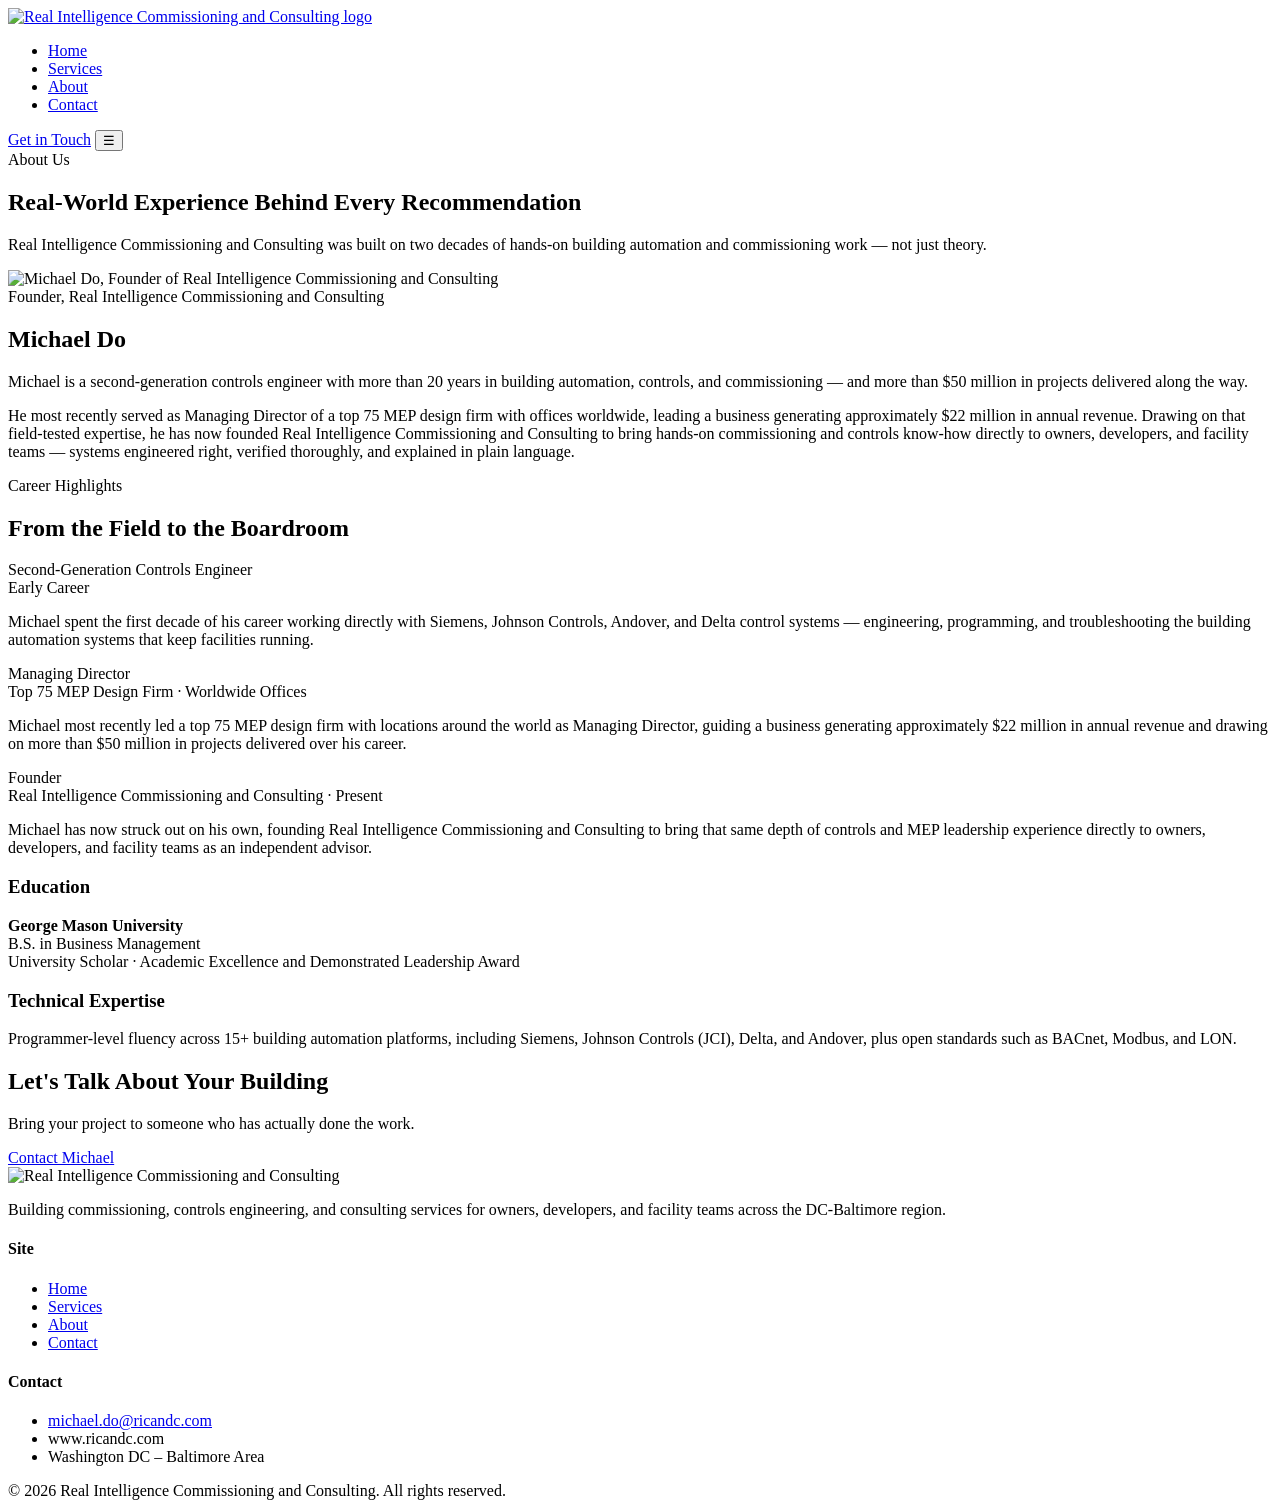
==== about.html @ a464a139 "Add files via upload" ====
<!DOCTYPE html>
<html lang="en">
<head>
<meta charset="UTF-8">
<meta name="viewport" content="width=device-width, initial-scale=1.0">
<title>About | Real Intelligence Commissioning and Consulting</title>
<meta name="description" content="Meet Michael Do, founder of Real Intelligence Commissioning and Consulting, bringing 20+ years of building automation, controls, and commissioning experience.">
<link rel="stylesheet" href="css/style.css">
</head>
<body>

<header class="site-header">
  <div class="nav-wrap">
    <a href="index.html" class="brand">
      <img src="assets/logo.png" alt="Real Intelligence Commissioning and Consulting logo">
    </a>
    <nav>
      <ul class="nav-links">
        <li><a href="index.html">Home</a></li>
        <li><a href="services.html">Services</a></li>
        <li><a href="about.html" class="active">About</a></li>
        <li><a href="contact.html">Contact</a></li>
      </ul>
    </nav>
    <div class="nav-cta">
      <a href="contact.html" class="btn btn-primary">Get in Touch</a>
      <button class="nav-toggle" aria-label="Toggle navigation">&#9776;</button>
    </div>
  </div>
</header>

<section class="hero hero-sm">
  <div class="container">
    <span class="eyebrow">About Us</span>
    <h1>Real-World Experience Behind Every Recommendation</h1>
    <p class="lead">Real Intelligence Commissioning and Consulting was built on two decades of hands-on building automation and commissioning work &mdash; not just theory.</p>
  </div>
</section>

<section>
  <div class="container">
    <div class="about-hero">
      <div class="headshot-frame">
        <img src="assets/headshot.jpg" alt="Michael Do, Founder of Real Intelligence Commissioning and Consulting">
      </div>
      <div>
        <span class="eyebrow">Founder, Real Intelligence Commissioning and Consulting</span>
        <h2 class="mt-0">Michael Do</h2>
        <p class="lead">Michael is a second-generation controls engineer with more than 20 years in building automation, controls, and commissioning &mdash; and more than $50 million in projects delivered along the way.</p>
        <p>He most recently served as Managing Director of a top 75 MEP design firm with offices worldwide, leading a business generating approximately $22 million in annual revenue. Drawing on that field-tested expertise, he has now founded Real Intelligence Commissioning and Consulting to bring hands-on commissioning and controls know-how directly to owners, developers, and facility teams &mdash; systems engineered right, verified thoroughly, and explained in plain language.</p>
      </div>
    </div>
  </div>
</section>

<section class="section-alt">
  <div class="container">
    <div class="section-head left">
      <span class="eyebrow">Career Highlights</span>
      <h2>From the Field to the Boardroom</h2>
    </div>
    <div class="timeline">
      <div class="timeline-item">
        <div class="role">Second-Generation Controls Engineer</div>
        <div class="org">Early Career</div>
        <p>Michael spent the first decade of his career working directly with Siemens, Johnson Controls, Andover, and Delta control systems &mdash; engineering, programming, and troubleshooting the building automation systems that keep facilities running.</p>
      </div>
      <div class="timeline-item">
        <div class="role">Managing Director</div>
        <div class="org">Top 75 MEP Design Firm &middot; Worldwide Offices</div>
        <p>Michael most recently led a top 75 MEP design firm with locations around the world as Managing Director, guiding a business generating approximately $22 million in annual revenue and drawing on more than $50 million in projects delivered over his career.</p>
      </div>
      <div class="timeline-item">
        <div class="role">Founder</div>
        <div class="org">Real Intelligence Commissioning and Consulting &middot; Present</div>
        <p>Michael has now struck out on his own, founding Real Intelligence Commissioning and Consulting to bring that same depth of controls and MEP leadership experience directly to owners, developers, and facility teams as an independent advisor.</p>
      </div>
    </div>
  </div>
</section>

<section>
  <div class="container">
    <div class="grid grid-2">
      <div>
        <h3>Education</h3>
        <p><strong>George Mason University</strong><br>B.S. in Business Management<br>University Scholar &middot; Academic Excellence and Demonstrated Leadership Award</p>
      </div>
      <div>
        <h3>Technical Expertise</h3>
        <p>Programmer-level fluency across 15+ building automation platforms, including Siemens, Johnson Controls (JCI), Delta, and Andover, plus open standards such as BACnet, Modbus, and LON.</p>
      </div>
    </div>
  </div>
</section>

<section class="cta-band">
  <div class="container">
    <h2>Let's Talk About Your Building</h2>
    <p>Bring your project to someone who has actually done the work.</p>
    <a href="contact.html" class="btn btn-primary">Contact Michael</a>
  </div>
</section>

<footer class="site-footer">
  <div class="container">
    <div class="footer-grid">
      <div class="footer-brand">
        <img src="assets/logo.png" alt="Real Intelligence Commissioning and Consulting">
        <p>Building commissioning, controls engineering, and consulting services for owners, developers, and facility teams across the DC-Baltimore region.</p>
      </div>
      <div>
        <h4>Site</h4>
        <ul>
          <li><a href="index.html">Home</a></li>
          <li><a href="services.html">Services</a></li>
          <li><a href="about.html">About</a></li>
          <li><a href="contact.html">Contact</a></li>
        </ul>
      </div>
      <div>
        <h4>Contact</h4>
        <ul>
          <li><a href="mailto:michael.do@ricandc.com">michael.do@ricandc.com</a></li>
          <li>www.ricandc.com</li>
          <li>Washington DC &ndash; Baltimore Area</li>
        </ul>
      </div>
    </div>
    <div class="footer-bottom">
      <span>&copy; <span id="year"></span> Real Intelligence Commissioning and Consulting. All rights reserved.</span>
    </div>
  </div>
</footer>

<script src="assets/main.js"></script>
<script>document.getElementById('year').textContent = new Date().getFullYear();</script>
</body>
</html>
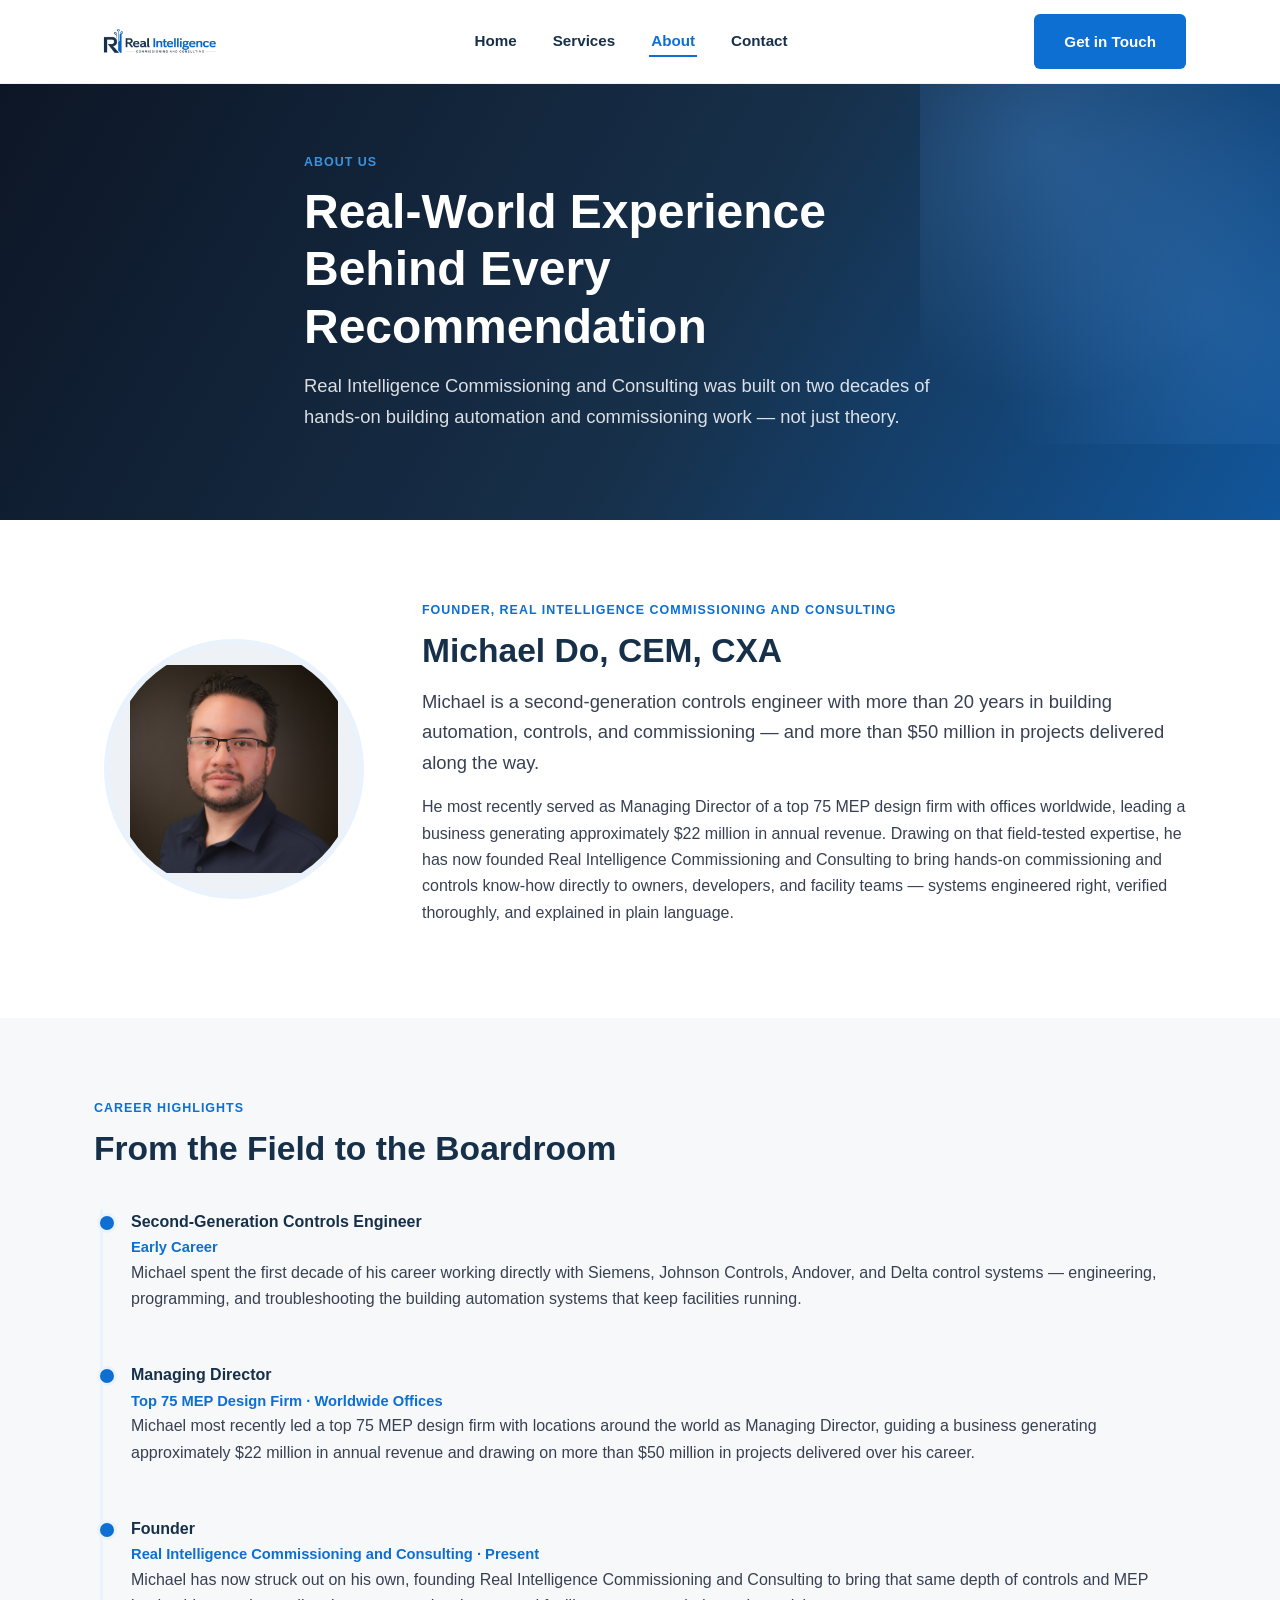
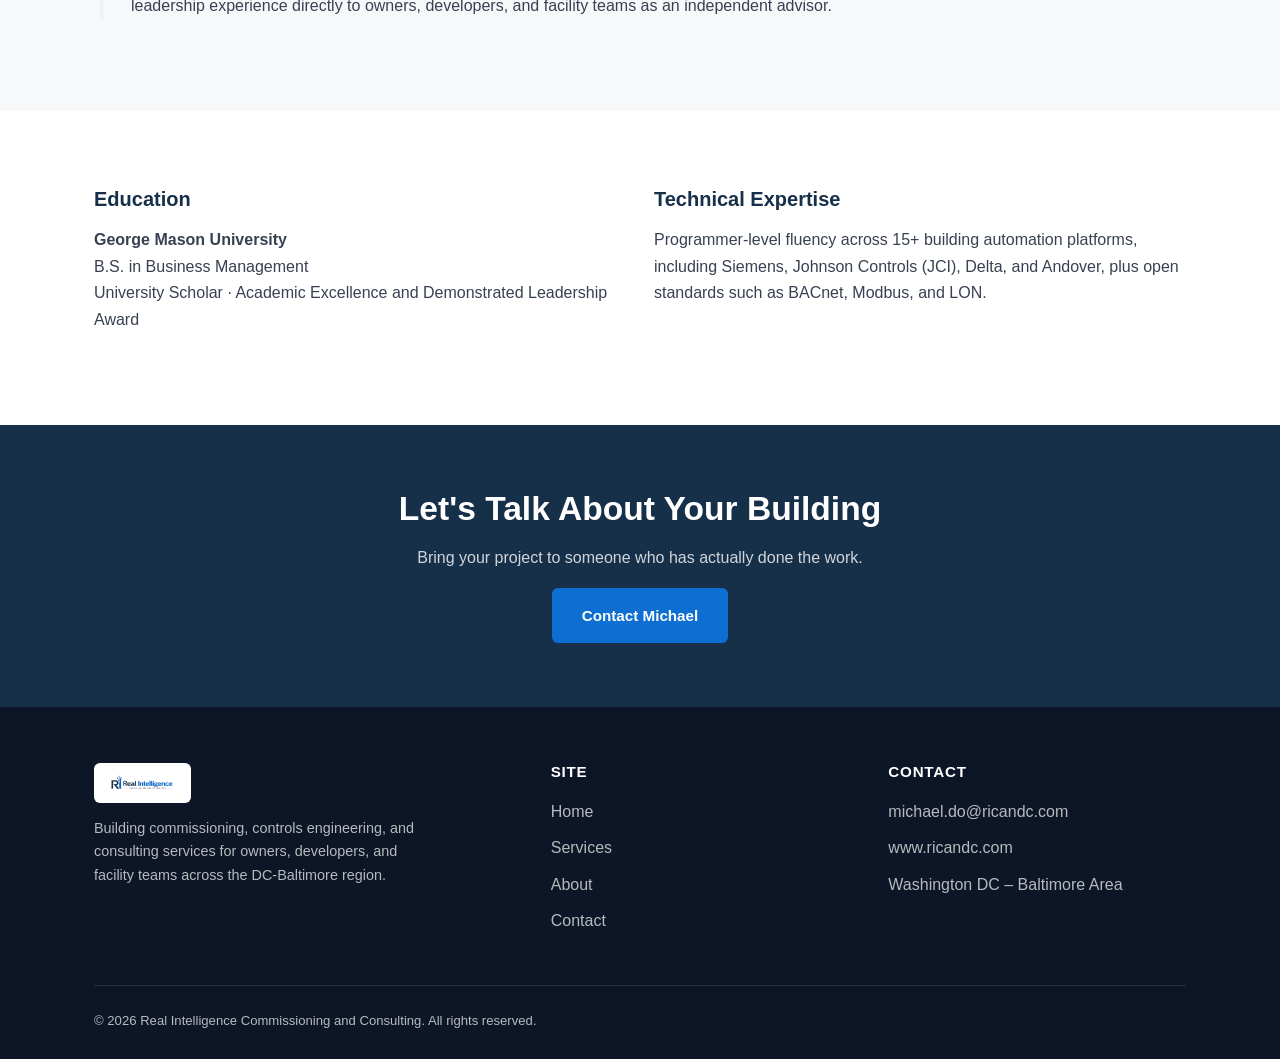
==== commit fa4bf222: "Add CEM, CXA credentials after Michael's name" ====
--- a/about.html
+++ b/about.html
@@ -45,7 +45,7 @@
       </div>
       <div>
         <span class="eyebrow">Founder, Real Intelligence Commissioning and Consulting</span>
-        <h2 class="mt-0">Michael Do</h2>
+        <h2 class="mt-0">Michael Do, CEM, CXA</h2>
         <p class="lead">Michael is a second-generation controls engineer with more than 20 years in building automation, controls, and commissioning &mdash; and more than $50 million in projects delivered along the way.</p>
         <p>He most recently served as Managing Director of a top 75 MEP design firm with offices worldwide, leading a business generating approximately $22 million in annual revenue. Drawing on that field-tested expertise, he has now founded Real Intelligence Commissioning and Consulting to bring hands-on commissioning and controls know-how directly to owners, developers, and facility teams &mdash; systems engineered right, verified thoroughly, and explained in plain language.</p>
       </div>
--- a/css/style.css
+++ b/css/style.css
@@ -0,0 +1,486 @@
+/* ==========================================================================
+   Real Intelligence Commissioning and Consulting — shared stylesheet
+   Palette sampled from company logo (navy + electric blue)
+   ========================================================================== */
+
+:root {
+  --navy: #17304a;
+  --navy-dark: #0d1626;
+  --blue: #0d6fd1;
+  --blue-light: #3b93e0;
+  --blue-pale: #eaf2fb;
+  --gray-50: #f7f8fa;
+  --gray-100: #eef1f5;
+  --gray-300: #d5dae2;
+  --gray-500: #6b7280;
+  --gray-700: #384152;
+  --white: #ffffff;
+  --shadow: 0 4px 20px rgba(22, 35, 63, 0.08);
+  --shadow-lg: 0 12px 40px rgba(22, 35, 63, 0.14);
+  --radius: 10px;
+  --max-width: 1140px;
+  --font: -apple-system, BlinkMacSystemFont, "Segoe UI", Roboto, Helvetica, Arial, sans-serif;
+}
+
+* { box-sizing: border-box; }
+
+html { scroll-behavior: smooth; }
+
+body {
+  margin: 0;
+  font-family: var(--font);
+  color: var(--gray-700);
+  background: var(--white);
+  line-height: 1.65;
+  -webkit-font-smoothing: antialiased;
+}
+
+img { max-width: 100%; display: block; }
+
+a { color: var(--blue); text-decoration: none; }
+a:hover { color: var(--navy); }
+
+.container {
+  max-width: var(--max-width);
+  margin: 0 auto;
+  padding: 0 24px;
+}
+
+h1, h2, h3, h4 {
+  color: var(--navy);
+  line-height: 1.2;
+  margin: 0 0 16px;
+  font-weight: 700;
+}
+
+h1 { font-size: clamp(2.1rem, 4vw, 3rem); }
+h2 { font-size: clamp(1.6rem, 3vw, 2.1rem); }
+h3 { font-size: 1.25rem; }
+
+p { margin: 0 0 16px; }
+
+.eyebrow {
+  display: inline-block;
+  color: var(--blue);
+  font-weight: 700;
+  letter-spacing: 0.08em;
+  text-transform: uppercase;
+  font-size: 0.78rem;
+  margin-bottom: 10px;
+}
+
+.lead {
+  font-size: 1.15rem;
+  color: var(--gray-700);
+}
+
+/* ---------- Buttons ---------- */
+.btn {
+  display: inline-block;
+  padding: 13px 28px;
+  border-radius: 6px;
+  font-weight: 600;
+  font-size: 0.95rem;
+  transition: all 0.2s ease;
+  border: 2px solid transparent;
+  cursor: pointer;
+}
+.btn-primary {
+  background: var(--blue);
+  color: var(--white);
+}
+.btn-primary:hover {
+  background: var(--navy);
+  color: var(--white);
+}
+.btn-outline {
+  border-color: var(--white);
+  color: var(--white);
+}
+.btn-outline:hover {
+  background: var(--white);
+  color: var(--navy);
+}
+.btn-outline-navy {
+  border-color: var(--navy);
+  color: var(--navy);
+}
+.btn-outline-navy:hover {
+  background: var(--navy);
+  color: var(--white);
+}
+
+/* ---------- Header / Nav ---------- */
+.site-header {
+  position: sticky;
+  top: 0;
+  z-index: 100;
+  background: var(--white);
+  border-bottom: 1px solid var(--gray-100);
+}
+.nav-wrap {
+  display: flex;
+  align-items: center;
+  justify-content: space-between;
+  padding: 14px 24px;
+  max-width: var(--max-width);
+  margin: 0 auto;
+}
+.brand {
+  display: flex;
+  align-items: center;
+  gap: 10px;
+}
+.brand img { height: 44px; width: auto; }
+.brand-fallback {
+  font-weight: 800;
+  font-size: 1.1rem;
+  color: var(--navy);
+  letter-spacing: -0.01em;
+}
+.brand-fallback span { color: var(--blue); }
+
+.nav-links {
+  display: flex;
+  gap: 32px;
+  list-style: none;
+  margin: 0;
+  padding: 0;
+}
+.nav-links a {
+  color: var(--navy);
+  font-weight: 600;
+  font-size: 0.95rem;
+  padding: 6px 2px;
+  border-bottom: 2px solid transparent;
+}
+.nav-links a:hover,
+.nav-links a.active {
+  color: var(--blue);
+  border-bottom-color: var(--blue);
+}
+
+.nav-cta {
+  display: flex;
+  align-items: center;
+  gap: 20px;
+}
+
+.nav-toggle { display: none; }
+
+@media (max-width: 780px) {
+  .nav-links {
+    position: absolute;
+    top: 72px;
+    left: 0;
+    right: 0;
+    background: var(--white);
+    flex-direction: column;
+    gap: 0;
+    border-top: 1px solid var(--gray-100);
+    box-shadow: var(--shadow);
+    display: none;
+  }
+  .nav-links.open { display: flex; }
+  .nav-links a { display: block; padding: 16px 24px; border-bottom: 1px solid var(--gray-100); }
+  .nav-cta .btn { display: none; }
+  .nav-toggle {
+    display: block;
+    background: none;
+    border: none;
+    font-size: 1.6rem;
+    color: var(--navy);
+    cursor: pointer;
+  }
+}
+
+/* ---------- Hero ---------- */
+.hero {
+  background: linear-gradient(120deg, var(--navy-dark) 0%, var(--navy) 55%, var(--blue) 130%);
+  color: var(--white);
+  padding: 90px 0 100px;
+  position: relative;
+  overflow: hidden;
+}
+.hero .container {
+  position: relative;
+  z-index: 2;
+  max-width: 720px;
+}
+.hero .eyebrow { color: var(--blue-light); }
+.hero h1 { color: var(--white); }
+.hero p.lead { color: rgba(255,255,255,0.85); }
+.hero-actions { display: flex; gap: 16px; margin-top: 28px; flex-wrap: wrap; }
+
+.hero-sm {
+  padding: 64px 0 72px;
+}
+
+/* subtle circuit-node decoration echoing the logo mark */
+.hero::after {
+  content: "";
+  position: absolute;
+  right: -60px;
+  top: -60px;
+  width: 420px;
+  height: 420px;
+  background:
+    radial-gradient(circle at 30% 30%, rgba(76,143,217,0.35) 0, rgba(76,143,217,0) 60%),
+    radial-gradient(circle at 70% 70%, rgba(76,143,217,0.25) 0, rgba(76,143,217,0) 55%);
+  z-index: 1;
+}
+
+/* ---------- Sections ---------- */
+section { padding: 76px 0; }
+.section-alt { background: var(--gray-50); }
+.section-head { max-width: 640px; margin: 0 auto 48px; text-align: center; }
+.section-head.left { margin: 0 0 40px; text-align: left; }
+
+/* ---------- Cards / Grid ---------- */
+.grid {
+  display: grid;
+  gap: 28px;
+}
+.grid-4 { grid-template-columns: repeat(4, 1fr); }
+.grid-3 { grid-template-columns: repeat(3, 1fr); }
+.grid-2 { grid-template-columns: repeat(2, 1fr); }
+
+@media (max-width: 980px) {
+  .grid-4 { grid-template-columns: repeat(2, 1fr); }
+  .grid-3 { grid-template-columns: repeat(2, 1fr); }
+}
+@media (max-width: 640px) {
+  .grid-4, .grid-3, .grid-2 { grid-template-columns: 1fr; }
+}
+
+.card {
+  background: var(--white);
+  border: 1px solid var(--gray-100);
+  border-radius: var(--radius);
+  padding: 30px 26px;
+  box-shadow: var(--shadow);
+  transition: transform 0.2s ease, box-shadow 0.2s ease;
+}
+.card:hover { transform: translateY(-4px); box-shadow: var(--shadow-lg); }
+.card-icon {
+  width: 46px;
+  height: 46px;
+  border-radius: 10px;
+  background: var(--blue-pale);
+  color: var(--blue);
+  display: flex;
+  align-items: center;
+  justify-content: center;
+  font-weight: 800;
+  font-size: 1.2rem;
+  margin-bottom: 16px;
+}
+.card p:last-child { margin-bottom: 0; }
+
+.service-detail {
+  display: grid;
+  grid-template-columns: 64px 1fr;
+  gap: 20px;
+  padding: 32px 0;
+  border-bottom: 1px solid var(--gray-100);
+}
+.service-detail:last-child { border-bottom: none; }
+.service-detail .num {
+  font-size: 1.6rem;
+  font-weight: 800;
+  color: var(--blue-pale);
+  -webkit-text-stroke: 1.5px var(--blue-light);
+}
+
+/* ---------- Stats ---------- */
+.stats {
+  display: grid;
+  grid-template-columns: repeat(4, 1fr);
+  gap: 24px;
+  text-align: center;
+}
+.stats .stat-num {
+  font-size: 2.4rem;
+  font-weight: 800;
+  color: var(--navy);
+}
+.stats .stat-label {
+  color: var(--gray-500);
+  font-size: 0.9rem;
+  font-weight: 600;
+  text-transform: uppercase;
+  letter-spacing: 0.04em;
+}
+@media (max-width: 640px) {
+  .stats { grid-template-columns: repeat(2, 1fr); }
+}
+
+/* ---------- About page ---------- */
+.about-hero {
+  display: grid;
+  grid-template-columns: 280px 1fr;
+  gap: 48px;
+  align-items: center;
+}
+@media (max-width: 780px) {
+  .about-hero { grid-template-columns: 1fr; text-align: center; }
+}
+.headshot-frame {
+  width: 260px;
+  height: 260px;
+  border-radius: 50%;
+  overflow: hidden;
+  border: 6px solid var(--blue-pale);
+  margin: 0 auto;
+  background: var(--gray-100);
+  display: flex;
+  align-items: center;
+  justify-content: center;
+  color: var(--gray-500);
+  font-size: 0.85rem;
+  text-align: center;
+  padding: 20px;
+}
+.headshot-frame img { width: 100%; height: 100%; object-fit: cover; object-position: center 15%; }
+
+.timeline {
+  border-left: 3px solid var(--blue-pale);
+  padding-left: 28px;
+  margin-left: 6px;
+}
+.timeline-item { position: relative; padding-bottom: 34px; }
+.timeline-item:last-child { padding-bottom: 0; }
+.timeline-item::before {
+  content: "";
+  position: absolute;
+  left: -34px;
+  top: 4px;
+  width: 14px;
+  height: 14px;
+  border-radius: 50%;
+  background: var(--blue);
+  border: 3px solid var(--blue-pale);
+}
+.timeline-item .role { font-weight: 700; color: var(--navy); }
+.timeline-item .org { color: var(--blue); font-weight: 600; font-size: 0.92rem; }
+
+/* ---------- CTA band ---------- */
+.cta-band {
+  background: var(--navy);
+  color: var(--white);
+  text-align: center;
+  padding: 64px 0;
+}
+.cta-band h2 { color: var(--white); }
+.cta-band p { color: rgba(255,255,255,0.8); }
+
+/* ---------- Contact ---------- */
+.contact-grid {
+  display: grid;
+  grid-template-columns: 1fr 1.2fr;
+  gap: 48px;
+}
+@media (max-width: 860px) {
+  .contact-grid { grid-template-columns: 1fr; }
+}
+.contact-info-item {
+  display: flex;
+  gap: 16px;
+  margin-bottom: 26px;
+}
+.contact-info-item .icon {
+  width: 42px;
+  height: 42px;
+  border-radius: 8px;
+  background: var(--blue-pale);
+  color: var(--blue);
+  display: flex;
+  align-items: center;
+  justify-content: center;
+  flex-shrink: 0;
+  font-weight: 700;
+}
+.contact-info-item h3 { margin-bottom: 4px; font-size: 1rem; }
+.contact-info-item p { margin: 0; color: var(--gray-500); }
+
+form.contact-form {
+  background: var(--gray-50);
+  border: 1px solid var(--gray-100);
+  border-radius: var(--radius);
+  padding: 32px;
+}
+.form-row { display: grid; grid-template-columns: 1fr 1fr; gap: 16px; }
+@media (max-width: 500px) { .form-row { grid-template-columns: 1fr; } }
+.contact-form label {
+  display: block;
+  font-weight: 600;
+  font-size: 0.85rem;
+  color: var(--navy);
+  margin-bottom: 6px;
+}
+.contact-form input,
+.contact-form textarea,
+.contact-form select {
+  width: 100%;
+  padding: 12px 14px;
+  border: 1px solid var(--gray-300);
+  border-radius: 6px;
+  font-family: var(--font);
+  font-size: 0.95rem;
+  margin-bottom: 18px;
+  background: var(--white);
+}
+.contact-form textarea { min-height: 130px; resize: vertical; }
+.form-note {
+  font-size: 0.82rem;
+  color: var(--gray-500);
+  margin-top: -6px;
+}
+
+/* ---------- Footer ---------- */
+.site-footer {
+  background: var(--navy-dark);
+  color: rgba(255,255,255,0.7);
+  padding: 56px 0 28px;
+}
+.footer-grid {
+  display: grid;
+  grid-template-columns: 1.4fr 1fr 1fr;
+  gap: 40px;
+  margin-bottom: 40px;
+}
+@media (max-width: 700px) {
+  .footer-grid { grid-template-columns: 1fr; }
+}
+.footer-grid h4 {
+  color: var(--white);
+  font-size: 0.95rem;
+  text-transform: uppercase;
+  letter-spacing: 0.05em;
+  margin-bottom: 18px;
+}
+.footer-grid ul { list-style: none; margin: 0; padding: 0; }
+.footer-grid li { margin-bottom: 10px; }
+.footer-grid a { color: rgba(255,255,255,0.7); }
+.footer-grid a:hover { color: var(--blue-light); }
+.footer-brand img {
+  height: 40px;
+  margin-bottom: 14px;
+  background: var(--white);
+  padding: 8px 12px;
+  border-radius: 6px;
+}
+.footer-brand p { font-size: 0.9rem; max-width: 320px; }
+.footer-bottom {
+  border-top: 1px solid rgba(255,255,255,0.1);
+  padding-top: 24px;
+  display: flex;
+  justify-content: space-between;
+  flex-wrap: wrap;
+  gap: 12px;
+  font-size: 0.82rem;
+}
+
+/* ---------- Utility ---------- */
+.text-center { text-align: center; }
+.mt-0 { margin-top: 0; }
